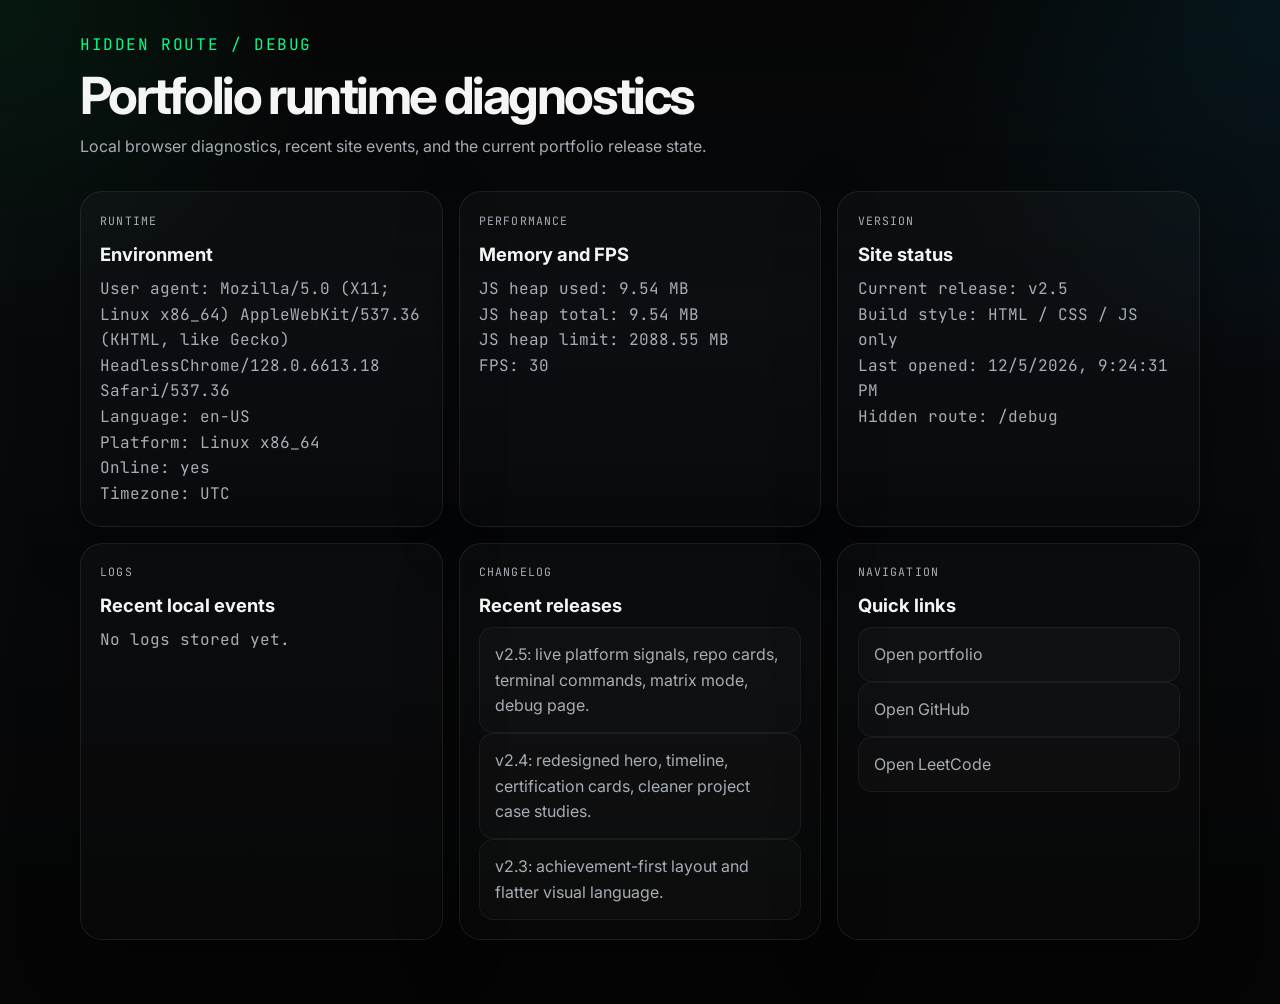
==== debug.html @ 1afb3f81 "feat : added  github leetcode cf stats , terminal , skill graph ,  debug page" ====
<!DOCTYPE html>
<html lang="en">
<head>
  <meta charset="UTF-8">
  <meta name="viewport" content="width=device-width, initial-scale=1.0">
  <title>Portfolio Debug</title>
  <link rel="preconnect" href="https://fonts.googleapis.com">
  <link rel="preconnect" href="https://fonts.gstatic.com" crossorigin>
  <link href="https://fonts.googleapis.com/css2?family=Inter:wght@400;500;600;700;800&family=JetBrains+Mono:wght@400;500;700&display=swap" rel="stylesheet">
  <link rel="stylesheet" href="style.css">
</head>
<body class="debug-body">
  <main class="debug-shell">
    <header class="debug-header">
      <p class="debug-kicker">Hidden Route / Debug</p>
      <h1 class="section-title">Portfolio runtime diagnostics</h1>
      <p class="section-copy">Local browser diagnostics, recent site events, and the current portfolio release state.</p>
    </header>

    <section class="debug-grid">
      <article class="debug-card">
        <p class="project-label">Runtime</p>
        <h3>Environment</h3>
        <div id="runtime-info"></div>
      </article>

      <article class="debug-card">
        <p class="project-label">Performance</p>
        <h3>Memory and FPS</h3>
        <div id="performance-info"></div>
      </article>

      <article class="debug-card">
        <p class="project-label">Version</p>
        <h3>Site status</h3>
        <div id="version-info"></div>
      </article>

      <article class="debug-card">
        <p class="project-label">Logs</p>
        <h3>Recent local events</h3>
        <div id="debug-logs"></div>
      </article>

      <article class="debug-card">
        <p class="project-label">Changelog</p>
        <h3>Recent releases</h3>
        <ul>
          <li>v2.5: live platform signals, repo cards, terminal commands, matrix mode, debug page.</li>
          <li>v2.4: redesigned hero, timeline, certification cards, cleaner project case studies.</li>
          <li>v2.3: achievement-first layout and flatter visual language.</li>
        </ul>
      </article>

      <article class="debug-card">
        <p class="project-label">Navigation</p>
        <h3>Quick links</h3>
        <ul>
          <li><a href="modified.html">Open portfolio</a></li>
          <li><a href="https://github.com/R3curs1on" target="_blank" rel="noreferrer">Open GitHub</a></li>
          <li><a href="https://leetcode.com/u/Vedant333/" target="_blank" rel="noreferrer">Open LeetCode</a></li>
        </ul>
      </article>
    </section>
  </main>

  <script>
    const runtimeInfo = document.getElementById("runtime-info");
    const performanceInfo = document.getElementById("performance-info");
    const versionInfo = document.getElementById("version-info");
    const debugLogs = document.getElementById("debug-logs");

    const runtimeLines = [
      `User agent: ${navigator.userAgent}`,
      `Language: ${navigator.language}`,
      `Platform: ${navigator.platform || "unknown"}`,
      `Online: ${navigator.onLine ? "yes" : "no"}`,
      `Timezone: ${Intl.DateTimeFormat().resolvedOptions().timeZone}`,
    ];

    runtimeInfo.innerHTML = runtimeLines.map((line) => `<p class="mono-line">${line}</p>`).join("");

    const memory = performance.memory
      ? [
          `JS heap used: ${(performance.memory.usedJSHeapSize / 1048576).toFixed(2)} MB`,
          `JS heap total: ${(performance.memory.totalJSHeapSize / 1048576).toFixed(2)} MB`,
          `JS heap limit: ${(performance.memory.jsHeapSizeLimit / 1048576).toFixed(2)} MB`,
        ]
      : ["Memory API unavailable in this browser."];

    let frameCount = 0;
    let lastTime = performance.now();
    const fpsLabel = document.createElement("p");
    fpsLabel.className = "mono-line";
    fpsLabel.textContent = "FPS: measuring...";

    function measureFps(now) {
      frameCount += 1;
      if (now - lastTime >= 1000) {
        fpsLabel.textContent = `FPS: ${frameCount}`;
        frameCount = 0;
        lastTime = now;
      }
      requestAnimationFrame(measureFps);
    }

    performanceInfo.innerHTML = memory.map((line) => `<p class="mono-line">${line}</p>`).join("");
    performanceInfo.appendChild(fpsLabel);
    requestAnimationFrame(measureFps);

    const versionLines = [
      "Current release: v2.5",
      "Build style: HTML / CSS / JS only",
      `Last opened: ${new Date().toLocaleString()}`,
      "Hidden route: /debug",
    ];
    versionInfo.innerHTML = versionLines.map((line) => `<p class="mono-line">${line}</p>`).join("");

    const logs = JSON.parse(localStorage.getItem("portfolio-debug-log") || "[]");
    if (logs.length === 0) {
      debugLogs.innerHTML = '<p class="mono-line">No logs stored yet.</p>';
    } else {
      debugLogs.innerHTML = logs
        .slice(0, 12)
        .map((entry) => `<p class="mono-line">[${new Date(entry.at).toLocaleTimeString()}] ${entry.event} ${JSON.stringify(entry.details)}</p>`)
        .join("");
    }
  </script>
</body>
</html>
---- style.css ----
*,
*::before,
*::after {
  box-sizing: border-box;
  margin: 0;
  padding: 0;
}

:root {
  --bg: #050505;
  --bg-soft: #0a0c0f;
  --surface: rgba(18, 20, 22, 0.92);
  --surface-2: rgba(23, 26, 29, 0.96);
  --surface-3: rgba(255, 255, 255, 0.03);
  --line: rgba(245, 245, 245, 0.08);
  --line-strong: rgba(245, 245, 245, 0.16);
  --text: #f5f5f5;
  --muted: #a6adb4;
  --green: #00ff88;
  --green-soft: rgba(0, 255, 136, 0.14);
  --blue: #00c2ff;
  --blue-soft: rgba(0, 194, 255, 0.14);
  --shadow: 0 18px 60px rgba(0, 0, 0, 0.34);
  --mono: "JetBrains Mono", monospace;
  --sans: "Inter", sans-serif;
}

html {
  scroll-behavior: smooth;
}

body {
  min-height: 100vh;
  background:
    radial-gradient(circle at top right, rgba(0, 194, 255, 0.09), transparent 24%),
    radial-gradient(circle at top left, rgba(0, 255, 136, 0.08), transparent 20%),
    linear-gradient(180deg, #050505, #080a0d 30%, #050505 100%);
  color: var(--text);
  font-family: var(--sans);
  line-height: 1.6;
  overflow-x: hidden;
}

body.ascii-mode {
  filter: contrast(1.08) saturate(0.86);
}

body.ascii-mode * {
  letter-spacing: 0.01em;
}

a {
  color: inherit;
  text-decoration: none;
}

button,
input {
  font: inherit;
}

img,
iframe,
canvas,
svg {
  display: block;
  max-width: 100%;
}

ul {
  list-style: none;
}

::-webkit-scrollbar {
  width: 10px;
}

::-webkit-scrollbar-track {
  background: var(--bg);
}

::-webkit-scrollbar-thumb {
  background: rgba(245, 245, 245, 0.12);
  border-radius: 999px;
}

#matrixCanvas {
  position: fixed;
  inset: 0;
  z-index: 5;
  pointer-events: none;
  opacity: 0;
  transition: opacity 240ms ease;
}

body.matrix-mode #matrixCanvas {
  opacity: 0.28;
}

.site-nav {
  position: fixed;
  inset: 0 0 auto 0;
  z-index: 20;
  display: flex;
  align-items: center;
  justify-content: space-between;
  gap: 1.5rem;
  padding: 1rem 4.5vw;
  background: rgba(5, 5, 5, 0.72);
  border-bottom: 1px solid transparent;
  backdrop-filter: blur(12px);
  transition: padding 180ms ease, border-color 180ms ease, background 180ms ease;
}

.site-nav.is-condensed {
  padding-top: 0.7rem;
  padding-bottom: 0.7rem;
  border-color: var(--line);
  background: rgba(5, 5, 5, 0.92);
}

.logo {
  font-family: var(--mono);
  font-size: 0.95rem;
  font-weight: 700;
  letter-spacing: 0.18em;
  color: var(--green);
}

.nav-links {
  display: flex;
  align-items: center;
  gap: 1.45rem;
}

.nav-links a,
.nav-cta {
  font-family: var(--mono);
  font-size: 0.74rem;
  letter-spacing: 0.08em;
  color: var(--muted);
  transition: color 180ms ease, border-color 180ms ease, background 180ms ease;
}

.nav-links a:hover,
.nav-cta:hover {
  color: var(--text);
}

.nav-cta {
  border: 1px solid var(--line-strong);
  background: transparent;
  color: var(--text);
  padding: 0.75rem 1rem;
  border-radius: 999px;
  cursor: pointer;
}

main {
  position: relative;
  z-index: 1;
}

.hero {
  position: relative;
  min-height: 100vh;
  padding: 8rem 4.5vw 4rem;
  overflow: hidden;
}

#heroCanvas {
  position: absolute;
  inset: 0;
  z-index: 0;
  pointer-events: none;
}

.hero-shell {
  position: relative;
  z-index: 1;
  display: grid;
  grid-template-columns: minmax(0, 1.25fr) minmax(320px, 0.9fr);
  gap: 2.2rem;
  align-items: end;
  min-height: calc(100vh - 12rem);
}

.hero-copy {
  max-width: 760px;
}

.section-kicker,
.hero-intro,
.metric-label,
.achievement-tag,
.timeline-year,
.signal-provider,
.project-label,
.case-study-grid h4,
.cert-provider,
.resume-label,
.signal-key,
.terminal-prompt,
.debug-kicker,
.log-label {
  font-family: var(--mono);
}

.section-kicker {
  font-size: 0.76rem;
  color: var(--green);
  letter-spacing: 0.14em;
  text-transform: uppercase;
  margin-bottom: 1rem;
}

.hero-intro {
  color: var(--blue);
  margin-bottom: 0.9rem;
  letter-spacing: 0.08em;
}

.hero-heading {
  max-width: 11ch;
  font-size: clamp(3.3rem, 8vw, 7rem);
  line-height: 0.95;
  letter-spacing: -0.06em;
  margin-bottom: 1rem;
}

.hero-roles {
  position: relative;
  min-height: 4rem;
  margin-bottom: 1.4rem;
}

.role-line {
  position: absolute;
  inset: 0 auto auto 0;
  font-size: clamp(1.25rem, 2.5vw, 2rem);
  font-weight: 600;
  color: var(--muted);
  opacity: 0;
  transform: translateY(14px);
  transition: opacity 260ms ease, transform 260ms ease, color 260ms ease;
}

.role-line::after {
  content: "";
  display: inline-block;
  width: 2px;
  height: 1em;
  margin-left: 0.45rem;
  vertical-align: -0.08em;
  background: var(--green);
  box-shadow: 0 0 12px rgba(0, 255, 136, 0.35);
  animation: blink 800ms step-end infinite;
}

.role-line.is-active {
  opacity: 1;
  transform: translateY(0);
  color: var(--text);
}

.hero-summary,
.section-copy,
.achievement-card p,
.timeline-card p,
.project-summary,
.case-study-grid p,
.cert-card p,
.signal-note,
.repo-card p,
.deploy-item p,
.terminal-line,
.debug-card p,
.debug-card li,
.legend-status {
  color: var(--muted);
}

.hero-summary {
  max-width: 58ch;
  font-size: 1rem;
  margin-bottom: 2rem;
}

.hero-actions {
  display: flex;
  flex-wrap: wrap;
  gap: 0.9rem;
}

.button {
  display: inline-flex;
  align-items: center;
  justify-content: center;
  min-height: 48px;
  padding: 0.8rem 1.2rem;
  border-radius: 999px;
  border: 1px solid var(--line-strong);
  font-family: var(--mono);
  font-size: 0.78rem;
  letter-spacing: 0.08em;
  transition: transform 180ms ease, border-color 180ms ease, background 180ms ease;
}

.button:hover {
  transform: translateY(-1px);
}

.button-primary {
  background: var(--green);
  border-color: var(--green);
  color: #04110a;
  box-shadow: 0 0 22px rgba(0, 255, 136, 0.18);
}

.button-secondary {
  background: rgba(255, 255, 255, 0.03);
}

.button-ghost {
  color: var(--blue);
  border-color: rgba(0, 194, 255, 0.24);
}

.hero-metrics {
  display: grid;
  grid-template-columns: repeat(2, minmax(0, 1fr));
  gap: 1rem;
}

.metric-card,
.achievement-card,
.timeline-card,
.signal-card,
.repo-card,
.project-card,
.ship-card,
.terminal-shell,
.cert-card,
.contact-panel,
.debug-card,
.resume-panel {
  background: linear-gradient(180deg, rgba(255, 255, 255, 0.025), rgba(255, 255, 255, 0.01));
  border: 1px solid var(--line);
  box-shadow: var(--shadow);
}

.metric-card {
  min-height: 156px;
  padding: 1.2rem;
  border-radius: 24px;
}

.metric-label,
.signal-key {
  font-size: 0.72rem;
  color: var(--muted);
  letter-spacing: 0.08em;
  text-transform: uppercase;
}

.metric-value {
  margin-top: 0.8rem;
  font-size: clamp(2rem, 4vw, 3rem);
  font-weight: 800;
  letter-spacing: -0.05em;
}

.metric-text {
  font-size: 1.15rem;
  line-height: 1.35;
  letter-spacing: -0.02em;
}

.section {
  padding: 5.5rem 4.5vw;
}

.section-muted {
  background: linear-gradient(180deg, rgba(255, 255, 255, 0.02), rgba(255, 255, 255, 0));
}

.section-head {
  display: grid;
  gap: 0.6rem;
  max-width: 70ch;
  margin-bottom: 2.6rem;
}

.section-title {
  font-size: clamp(1.9rem, 4vw, 3.4rem);
  line-height: 1.05;
  letter-spacing: -0.05em;
}

.achievement-grid {
  display: grid;
  grid-template-columns: repeat(5, minmax(0, 1fr));
  gap: 1rem;
}

.achievement-card,
.cert-card {
  padding: 1.4rem;
  border-radius: 20px;
}

.achievement-tag,
.project-label,
.cert-provider,
.signal-provider {
  font-size: 0.72rem;
  color: var(--green);
  letter-spacing: 0.1em;
  text-transform: uppercase;
  margin-bottom: 0.8rem;
}

.achievement-card h3,
.timeline-card h3,
.signal-card h3,
.repo-card h3,
.project-card h3,
.ship-card h3,
.cert-card h3,
.debug-card h3 {
  font-size: 1.15rem;
  line-height: 1.25;
  margin-bottom: 0.65rem;
}

.timeline {
  position: relative;
  display: grid;
  gap: 1.3rem;
  padding-left: 2rem;
}

.timeline::before {
  content: "";
  position: absolute;
  top: 0;
  bottom: 0;
  left: 0.45rem;
  width: 1px;
  background: linear-gradient(180deg, var(--green), rgba(0, 194, 255, 0.28));
}

.timeline-item {
  position: relative;
  display: grid;
  grid-template-columns: 92px minmax(0, 1fr);
  gap: 1.25rem;
  align-items: start;
}

.timeline-item::before {
  content: "";
  position: absolute;
  top: 0.5rem;
  left: -1.58rem;
  width: 12px;
  height: 12px;
  border-radius: 50%;
  background: var(--green);
  box-shadow: 0 0 18px rgba(0, 255, 136, 0.18);
}

.timeline-year {
  color: var(--blue);
  letter-spacing: 0.1em;
}

.timeline-card {
  padding: 1.2rem 1.3rem;
  border-radius: 18px;
}

.signal-grid,
.project-grid,
.cert-grid,
.shipping-grid {
  display: grid;
  grid-template-columns: repeat(3, minmax(0, 1fr));
  gap: 1.2rem;
}

.signal-card,
.project-card,
.ship-card {
  padding: 1.4rem;
  border-radius: 24px;
}

.signal-head,
.project-header {
  display: flex;
  align-items: flex-start;
  justify-content: space-between;
  gap: 1rem;
}

.signal-head a,
.project-header a,
.cert-card a,
.contact-link,
.repo-meta strong,
.site-footer a {
  font-family: var(--mono);
  font-size: 0.78rem;
}

.signal-head a,
.project-header a,
.cert-card a,
.site-footer a {
  color: var(--blue);
}

.signal-stats {
  display: grid;
  grid-template-columns: repeat(2, minmax(0, 1fr));
  gap: 0.8rem;
  margin: 1.25rem 0;
}

.signal-stat {
  padding: 0.9rem;
  border-radius: 16px;
  border: 1px solid var(--line);
  background: rgba(255, 255, 255, 0.025);
}

.signal-stat strong {
  display: block;
  margin-top: 0.35rem;
  font-size: 1.35rem;
}

.signal-list {
  display: grid;
  gap: 0.75rem;
}

.signal-list li,
.repo-meta,
.deploy-item,
.debug-card li {
  padding: 0.85rem 0.95rem;
  border-radius: 14px;
  border: 1px solid rgba(255, 255, 255, 0.05);
  background: rgba(255, 255, 255, 0.025);
}

.signal-note {
  margin-top: 1rem;
  font-size: 0.92rem;
}

.micro-chart {
  display: grid;
  grid-auto-flow: column;
  align-items: end;
  gap: 0.32rem;
  min-height: 90px;
  margin-bottom: 1rem;
}

.micro-bar {
  border-radius: 999px 999px 4px 4px;
  background: linear-gradient(180deg, var(--blue), rgba(0, 255, 136, 0.55));
  min-height: 8px;
}

.chart-tall {
  min-height: 180px;
}

.heatmap {
  display: grid;
  grid-template-columns: repeat(14, minmax(0, 1fr));
  gap: 0.3rem;
}

.heat-cell {
  aspect-ratio: 1;
  border-radius: 4px;
  background: rgba(255, 255, 255, 0.06);
}

.heat-cell.level-1 {
  background: rgba(0, 255, 136, 0.18);
}

.heat-cell.level-2 {
  background: rgba(0, 255, 136, 0.34);
}

.heat-cell.level-3 {
  background: rgba(0, 255, 136, 0.56);
}

.heat-cell.level-4 {
  background: rgba(0, 194, 255, 0.7);
}

.skill-shell {
  display: grid;
  grid-template-columns: 240px minmax(0, 1fr);
  gap: 1.4rem;
  align-items: start;
}

.skill-graph,
.skill-legend {
  padding: 1.3rem;
  border-radius: 24px;
  border: 1px solid var(--line);
  background: linear-gradient(180deg, rgba(255, 255, 255, 0.025), rgba(255, 255, 255, 0.01));
  box-shadow: var(--shadow);
}

.skill-graph {
  display: grid;
  justify-items: center;
}

.skill-node,
.skill-chip,
.terminal-shortcut {
  border: 1px solid var(--line);
  background: rgba(255, 255, 255, 0.03);
  color: var(--text);
  cursor: pointer;
  transition: border-color 180ms ease, transform 180ms ease, background 180ms ease;
}

.skill-node {
  width: 100%;
  padding: 0.9rem 1rem;
  border-radius: 999px;
  font-family: var(--mono);
}

.skill-link {
  width: 1px;
  height: 28px;
  background: linear-gradient(180deg, var(--green), rgba(0, 194, 255, 0.2));
}

.skill-node:hover,
.skill-chip:hover,
.terminal-shortcut:hover,
.repo-card:hover,
.project-card:hover,
.signal-card:hover,
.ship-card:hover,
.achievement-card:hover,
.timeline-card:hover,
.cert-card:hover {
  transform: translateY(-2px);
  border-color: var(--line-strong);
}

.skill-node.is-active,
.skill-chip.is-active {
  border-color: rgba(0, 255, 136, 0.48);
  background: var(--green-soft);
}

.skill-pills {
  display: flex;
  flex-wrap: wrap;
  gap: 0.65rem;
  margin-top: 1rem;
}

.skill-chip {
  padding: 0.7rem 0.95rem;
  border-radius: 999px;
  font-family: var(--mono);
  font-size: 0.75rem;
}

.repo-grid {
  display: grid;
  grid-template-columns: repeat(3, minmax(0, 1fr));
  gap: 1rem;
}

.repo-card {
  padding: 1.25rem;
  border-radius: 22px;
}

.repo-top {
  display: flex;
  justify-content: space-between;
  gap: 1rem;
  margin-bottom: 0.85rem;
}

.repo-meta {
  display: grid;
  gap: 0.25rem;
}

.repo-meta strong {
  color: var(--green);
}

.repo-card.is-dim,
.project-card.is-dim {
  opacity: 0.38;
  filter: grayscale(0.32);
}

.project-card {
  padding: 1.5rem;
}

.project-header {
  margin-bottom: 0.8rem;
}

.project-actions {
  display: flex;
  gap: 0.7rem;
}

.project-stack {
  display: flex;
  flex-wrap: wrap;
  gap: 0.55rem;
  margin: 1rem 0 1.2rem;
}

.project-stack span {
  padding: 0.35rem 0.7rem;
  border: 1px solid var(--line);
  border-radius: 999px;
  background: rgba(255, 255, 255, 0.025);
  font-family: var(--mono);
  font-size: 0.72rem;
  color: var(--text);
}

.architecture-diagram {
  margin-bottom: 1.2rem;
  padding: 0.9rem;
  border-radius: 18px;
  border: 1px solid rgba(255, 255, 255, 0.05);
  background: rgba(255, 255, 255, 0.025);
}

.architecture-diagram rect,
.architecture-diagram path {
  fill: rgba(255, 255, 255, 0.03);
  stroke: rgba(0, 255, 136, 0.38);
  stroke-width: 1.6;
}

.architecture-diagram text {
  fill: var(--text);
  font-family: var(--mono);
  font-size: 12px;
}

.case-study-grid {
  display: grid;
  grid-template-columns: repeat(2, minmax(0, 1fr));
  gap: 0.9rem;
}

.case-study-grid section {
  padding: 0.95rem;
  border-radius: 16px;
  background: rgba(255, 255, 255, 0.025);
  border: 1px solid rgba(255, 255, 255, 0.05);
}

.case-study-grid h4 {
  font-size: 0.72rem;
  color: var(--green);
  letter-spacing: 0.08em;
  text-transform: uppercase;
  margin-bottom: 0.45rem;
}

.shipping-grid {
  grid-template-columns: 1.1fr 0.9fr;
}

.deploy-list {
  display: grid;
  gap: 0.85rem;
  margin-top: 1.1rem;
}

.deploy-item span {
  display: inline-block;
  margin-bottom: 0.35rem;
  font-family: var(--mono);
  color: var(--green);
}

.terminal-shell {
  padding: 0;
  overflow: hidden;
  border-radius: 28px;
}

.terminal-topbar {
  display: flex;
  align-items: center;
  gap: 0.55rem;
  padding: 1rem 1.1rem;
  border-bottom: 1px solid var(--line);
  background: rgba(255, 255, 255, 0.02);
}

.terminal-topbar span {
  width: 12px;
  height: 12px;
  border-radius: 50%;
  background: rgba(255, 255, 255, 0.18);
}

.terminal-topbar span:first-child {
  background: rgba(255, 92, 92, 0.85);
}

.terminal-topbar span:nth-child(2) {
  background: rgba(255, 201, 71, 0.85);
}

.terminal-topbar span:nth-child(3) {
  background: rgba(0, 255, 136, 0.85);
}

.terminal-topbar p {
  margin-left: auto;
  color: var(--muted);
  font-family: var(--mono);
  font-size: 0.72rem;
}

.terminal-output {
  min-height: 320px;
  max-height: 420px;
  overflow: auto;
  padding: 1.2rem;
  background: rgba(3, 5, 7, 0.94);
}

.terminal-line,
.terminal-input-row {
  font-family: var(--mono);
  font-size: 0.9rem;
  white-space: pre-wrap;
}

.terminal-line + .terminal-line {
  margin-top: 0.45rem;
}

.terminal-line.command {
  color: var(--text);
}

.terminal-line.success {
  color: var(--green);
}

.terminal-line.info {
  color: var(--blue);
}

.terminal-line.error {
  color: #ff7b7b;
}

.terminal-input-row {
  display: flex;
  gap: 0.75rem;
  align-items: center;
  padding: 0.9rem 1.2rem;
  border-top: 1px solid var(--line);
  background: rgba(255, 255, 255, 0.015);
}

.terminal-prompt {
  color: var(--green);
}

.terminal-input {
  width: 100%;
  background: transparent;
  border: 0;
  color: var(--text);
  outline: none;
}

.terminal-shortcuts {
  display: flex;
  flex-wrap: wrap;
  gap: 0.7rem;
  padding: 0 1.2rem 1.2rem;
  background: rgba(255, 255, 255, 0.015);
}

.terminal-shortcut {
  padding: 0.55rem 0.85rem;
  border-radius: 999px;
  font-family: var(--mono);
  font-size: 0.74rem;
}

.cert-grid {
  align-items: stretch;
}

.cert-card {
  display: grid;
  gap: 0.8rem;
}

.cert-card a {
  width: fit-content;
  padding: 0.55rem 0.9rem;
  border-radius: 999px;
  border: 1px solid rgba(0, 194, 255, 0.22);
  transition: border-color 180ms ease, transform 180ms ease;
}

.cert-card a:hover {
  transform: translateY(-1px);
  border-color: rgba(0, 194, 255, 0.45);
}

.contact-panel {
  display: flex;
  flex-wrap: wrap;
  gap: 0.9rem;
  padding: 1.2rem;
  border-radius: 24px;
}

.contact-link {
  padding: 0.85rem 1rem;
  border: 1px solid var(--line);
  border-radius: 999px;
  color: var(--muted);
  transition: color 180ms ease, border-color 180ms ease, background 180ms ease;
}

.contact-link:hover {
  color: var(--text);
  border-color: var(--line-strong);
  background: rgba(255, 255, 255, 0.03);
}

.site-footer {
  position: relative;
  z-index: 1;
  padding: 0 4.5vw 3rem;
  color: var(--muted);
  font-family: var(--mono);
  font-size: 0.75rem;
}

.modal-overlay {
  position: fixed;
  inset: 0;
  z-index: 30;
  display: none;
  place-items: center;
  padding: 2rem;
  background: rgba(5, 5, 5, 0.82);
  backdrop-filter: blur(10px);
}

.modal-overlay.is-open {
  display: grid;
}

.modal-close {
  position: absolute;
  top: 1rem;
  right: 1rem;
  border: 1px solid var(--line-strong);
  border-radius: 999px;
  background: rgba(255, 255, 255, 0.02);
  color: var(--text);
  padding: 0.7rem 0.95rem;
  cursor: pointer;
}

.resume-panel {
  width: min(1080px, 100%);
  height: min(82vh, 900px);
  padding: 1rem;
  border-radius: 28px;
}

.resume-label {
  margin-bottom: 0.8rem;
  font-size: 0.78rem;
  color: var(--green);
  letter-spacing: 0.08em;
}

#resume-frame {
  width: 100%;
  height: calc(100% - 2rem);
  border: 0;
  border-radius: 18px;
  background: #0d0f12;
}

.reveal {
  opacity: 0;
  transform: translateY(28px);
  transition: opacity 600ms ease, transform 600ms ease;
}

.reveal.is-visible {
  opacity: 1;
  transform: translateY(0);
}

.debug-body {
  min-height: 100vh;
  padding: 2rem 1.1rem 4rem;
}

.debug-shell {
  max-width: 1120px;
  margin: 0 auto;
}

.debug-header {
  display: grid;
  gap: 0.7rem;
  margin-bottom: 2rem;
}

.debug-kicker {
  color: var(--green);
  letter-spacing: 0.1em;
  text-transform: uppercase;
}

.debug-grid {
  display: grid;
  grid-template-columns: repeat(3, minmax(0, 1fr));
  gap: 1rem;
}

.debug-card {
  padding: 1.2rem;
  border-radius: 22px;
}

.debug-card pre,
.debug-card code {
  font-family: var(--mono);
  font-size: 0.82rem;
  color: var(--text);
  white-space: pre-wrap;
}

.mono-line {
  font-family: var(--mono);
  color: var(--text);
}

@keyframes blink {
  50% {
    opacity: 0;
  }
}

@media (max-width: 1180px) {
  .signal-grid,
  .project-grid,
  .repo-grid,
  .cert-grid,
  .debug-grid {
    grid-template-columns: 1fr;
  }

  .achievement-grid {
    grid-template-columns: repeat(2, minmax(0, 1fr));
  }

  .shipping-grid {
    grid-template-columns: 1fr;
  }
}

@media (max-width: 960px) {
  .hero-shell,
  .skill-shell {
    grid-template-columns: 1fr;
  }

  .hero-metrics {
    grid-template-columns: repeat(2, minmax(0, 1fr));
  }
}

@media (max-width: 860px) {
  .site-nav {
    flex-wrap: wrap;
    justify-content: center;
  }

  .nav-links {
    flex-wrap: wrap;
    justify-content: center;
    gap: 0.9rem 1.1rem;
  }

  .hero {
    padding-top: 10rem;
  }

  .timeline-item,
  .case-study-grid,
  .signal-stats {
    grid-template-columns: 1fr;
  }

  .timeline {
    padding-left: 1.5rem;
  }

  .timeline-item::before {
    left: -1.07rem;
  }

  .achievement-grid {
    grid-template-columns: 1fr;
  }
}

@media (max-width: 620px) {
  .site-nav,
  .hero,
  .section,
  .site-footer {
    padding-left: 1.1rem;
    padding-right: 1.1rem;
  }

  .hero-shell {
    min-height: auto;
  }

  .hero-metrics {
    grid-template-columns: 1fr;
  }

  .metric-card {
    min-height: 0;
  }

  .hero-actions,
  .contact-panel {
    flex-direction: column;
    align-items: stretch;
  }

  .button,
  .contact-link {
    width: 100%;
  }

  .terminal-input-row {
    align-items: flex-start;
    flex-direction: column;
  }

  .terminal-shortcuts {
    padding-top: 1rem;
  }
}
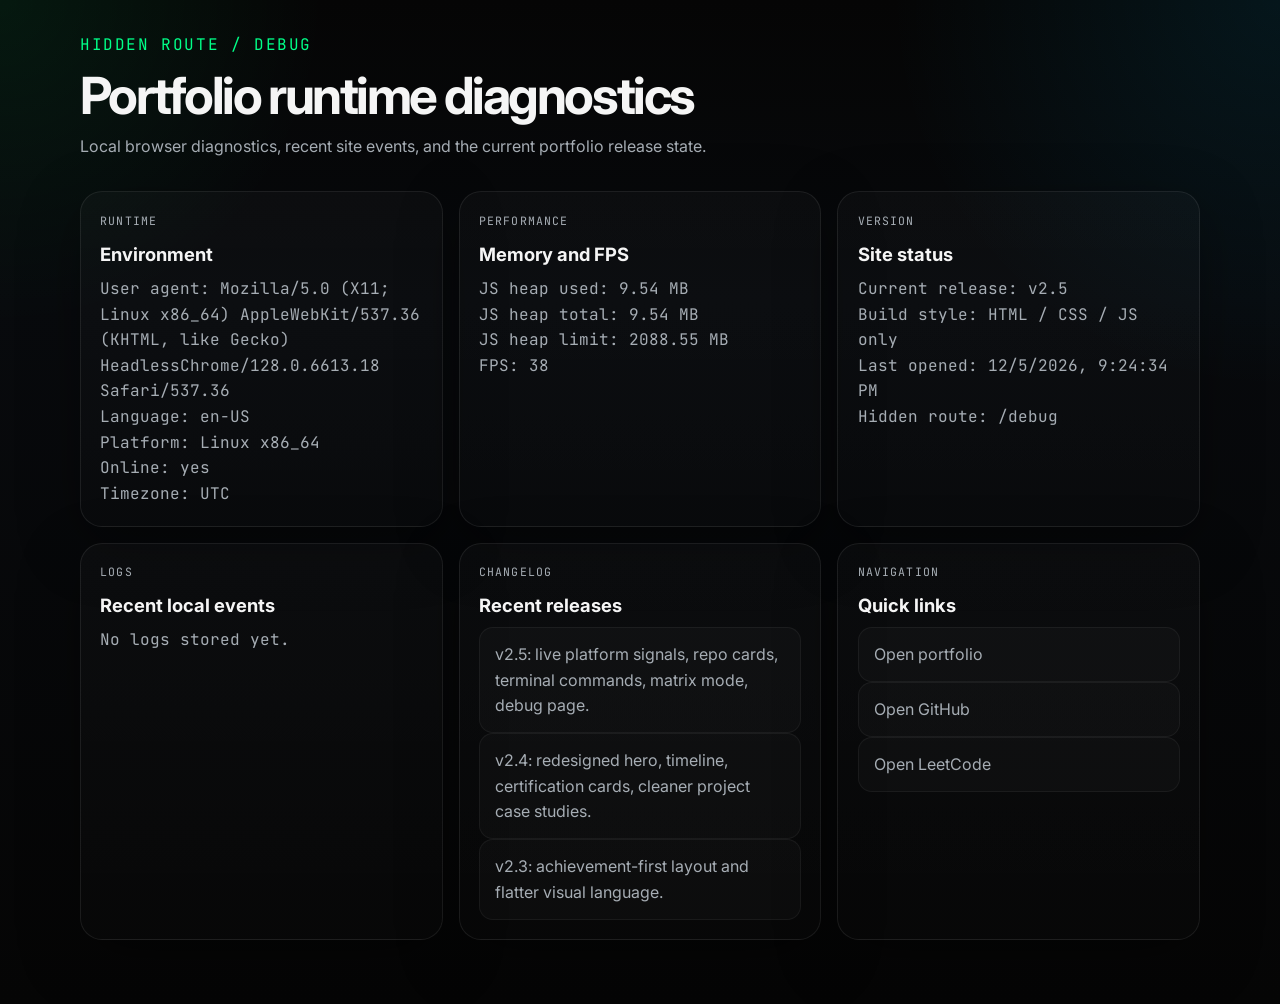
==== commit a463d5a1: "richer platform telemetry cards for GitHub, LeetCode, Codeforces, and CodeChef .  shipping log / rel" ====
--- a/debug.html
+++ b/debug.html
@@ -1,3 +1,4 @@
+<!-- debug.html -->
 <!DOCTYPE html>
 <html lang="en">
 <head>
--- a/style.css
+++ b/style.css
@@ -97,6 +97,15 @@
   opacity: 0.28;
 }
 
+#fractalCanvas {
+  position: fixed;
+  inset: 0;
+  z-index: 0;
+  pointer-events: none;
+  opacity: 0.18;
+  mix-blend-mode: screen;
+}
+
 .site-nav {
   position: fixed;
   inset: 0 0 auto 0;
@@ -489,6 +498,10 @@
   gap: 1.2rem;
 }
 
+.signal-grid-rich {
+  grid-template-columns: repeat(2, minmax(0, 1fr));
+}
+
 .signal-card,
 .project-card,
 .ship-card {
@@ -512,6 +525,19 @@
 .site-footer a {
   font-family: var(--mono);
   font-size: 0.78rem;
+}
+
+.signal-subsection {
+  margin: 1rem 0 1.1rem;
+}
+
+.subsection-label {
+  margin-bottom: 0.65rem;
+  color: var(--muted);
+  font-family: var(--mono);
+  font-size: 0.72rem;
+  letter-spacing: 0.08em;
+  text-transform: uppercase;
 }
 
 .signal-head a,
@@ -561,6 +587,33 @@
   font-size: 0.92rem;
 }
 
+.difficulty-breakdown {
+  display: grid;
+  gap: 0.55rem;
+  margin-bottom: 1rem;
+}
+
+.difficulty-row {
+  display: grid;
+  grid-template-columns: 1fr auto;
+  align-items: center;
+  gap: 0.75rem;
+  padding: 0.7rem 0.85rem;
+  border-radius: 12px;
+  background: rgba(255, 255, 255, 0.025);
+  border: 1px solid rgba(255, 255, 255, 0.05);
+}
+
+.difficulty-row span {
+  color: var(--muted);
+  font-family: var(--mono);
+  font-size: 0.78rem;
+}
+
+.difficulty-row strong {
+  font-size: 1rem;
+}
+
 .micro-chart {
   display: grid;
   grid-auto-flow: column;
@@ -580,10 +633,51 @@
   min-height: 180px;
 }
 
+.line-chart {
+  position: relative;
+  min-height: 160px;
+  border-radius: 18px;
+  border: 1px solid rgba(255, 255, 255, 0.05);
+  background:
+    linear-gradient(180deg, rgba(255, 255, 255, 0.03), rgba(255, 255, 255, 0.01)),
+    repeating-linear-gradient(
+      to top,
+      transparent 0,
+      transparent 27px,
+      rgba(255, 255, 255, 0.045) 28px
+    );
+  overflow: hidden;
+}
+
+.line-chart svg {
+  width: 100%;
+  height: 100%;
+}
+
+.line-chart .chart-area {
+  fill: rgba(0, 194, 255, 0.12);
+}
+
+.line-chart .chart-line {
+  fill: none;
+  stroke: var(--blue);
+  stroke-width: 2.4;
+  stroke-linecap: round;
+  stroke-linejoin: round;
+}
+
+.line-chart .chart-dot {
+  fill: var(--green);
+}
+
 .heatmap {
   display: grid;
   grid-template-columns: repeat(14, minmax(0, 1fr));
   gap: 0.3rem;
+}
+
+.heatmap-wide {
+  grid-template-columns: repeat(20, minmax(0, 1fr));
 }
 
 .heat-cell {
@@ -795,10 +889,71 @@
   grid-template-columns: 1.1fr 0.9fr;
 }
 
+.ship-card-spotlight {
+  position: relative;
+  overflow: hidden;
+}
+
+.ship-motion {
+  position: relative;
+  display: grid;
+  gap: 0.75rem;
+  min-height: 130px;
+  margin: 1rem 0 1.15rem;
+}
+
+.motion-lane {
+  position: relative;
+  height: 28px;
+  border-radius: 999px;
+  background: rgba(255, 255, 255, 0.03);
+  overflow: hidden;
+}
+
+.motion-node {
+  position: absolute;
+  top: 4px;
+  bottom: 4px;
+  border-radius: 999px;
+  background: linear-gradient(90deg, rgba(0, 194, 255, 0.2), rgba(0, 255, 136, 0.48));
+  animation: motionSlide 7s linear infinite;
+}
+
+.motion-node:nth-child(2) {
+  animation-duration: 9s;
+  animation-delay: -1.6s;
+}
+
+.motion-node:nth-child(3) {
+  animation-duration: 8s;
+  animation-delay: -3.2s;
+}
+
+.release-tags {
+  display: flex;
+  flex-wrap: wrap;
+  gap: 0.55rem;
+  margin-top: 1rem;
+}
+
+.release-tags span {
+  padding: 0.45rem 0.7rem;
+  border-radius: 999px;
+  background: rgba(0, 255, 136, 0.08);
+  border: 1px solid rgba(0, 255, 136, 0.18);
+  color: var(--text);
+  font-family: var(--mono);
+  font-size: 0.72rem;
+}
+
 .deploy-list {
   display: grid;
   gap: 0.85rem;
   margin-top: 1.1rem;
+}
+
+.deploy-list-rich {
+  position: relative;
 }
 
 .deploy-item span {
@@ -806,6 +961,37 @@
   margin-bottom: 0.35rem;
   font-family: var(--mono);
   color: var(--green);
+}
+
+.deploy-item {
+  position: relative;
+  padding-left: 1.2rem;
+}
+
+.deploy-item::before {
+  content: "";
+  position: absolute;
+  left: 0;
+  top: 1rem;
+  width: 8px;
+  height: 8px;
+  border-radius: 50%;
+  background: var(--green);
+  box-shadow: 0 0 14px rgba(0, 255, 136, 0.28);
+}
+
+.deploy-item::after {
+  content: "";
+  position: absolute;
+  left: 3px;
+  top: 1.4rem;
+  bottom: -1.1rem;
+  width: 1px;
+  background: linear-gradient(180deg, rgba(0, 255, 136, 0.35), transparent);
+}
+
+.deploy-item:last-child::after {
+  display: none;
 }
 
 .terminal-shell {
@@ -1085,6 +1271,15 @@
   }
 }
 
+@keyframes motionSlide {
+  0% {
+    transform: translateX(-110%);
+  }
+  100% {
+    transform: translateX(140%);
+  }
+}
+
 @media (max-width: 1180px) {
   .signal-grid,
   .project-grid,
@@ -1109,6 +1304,10 @@
     grid-template-columns: 1fr;
   }
 
+  .signal-grid-rich {
+    grid-template-columns: 1fr;
+  }
+
   .hero-metrics {
     grid-template-columns: repeat(2, minmax(0, 1fr));
   }
